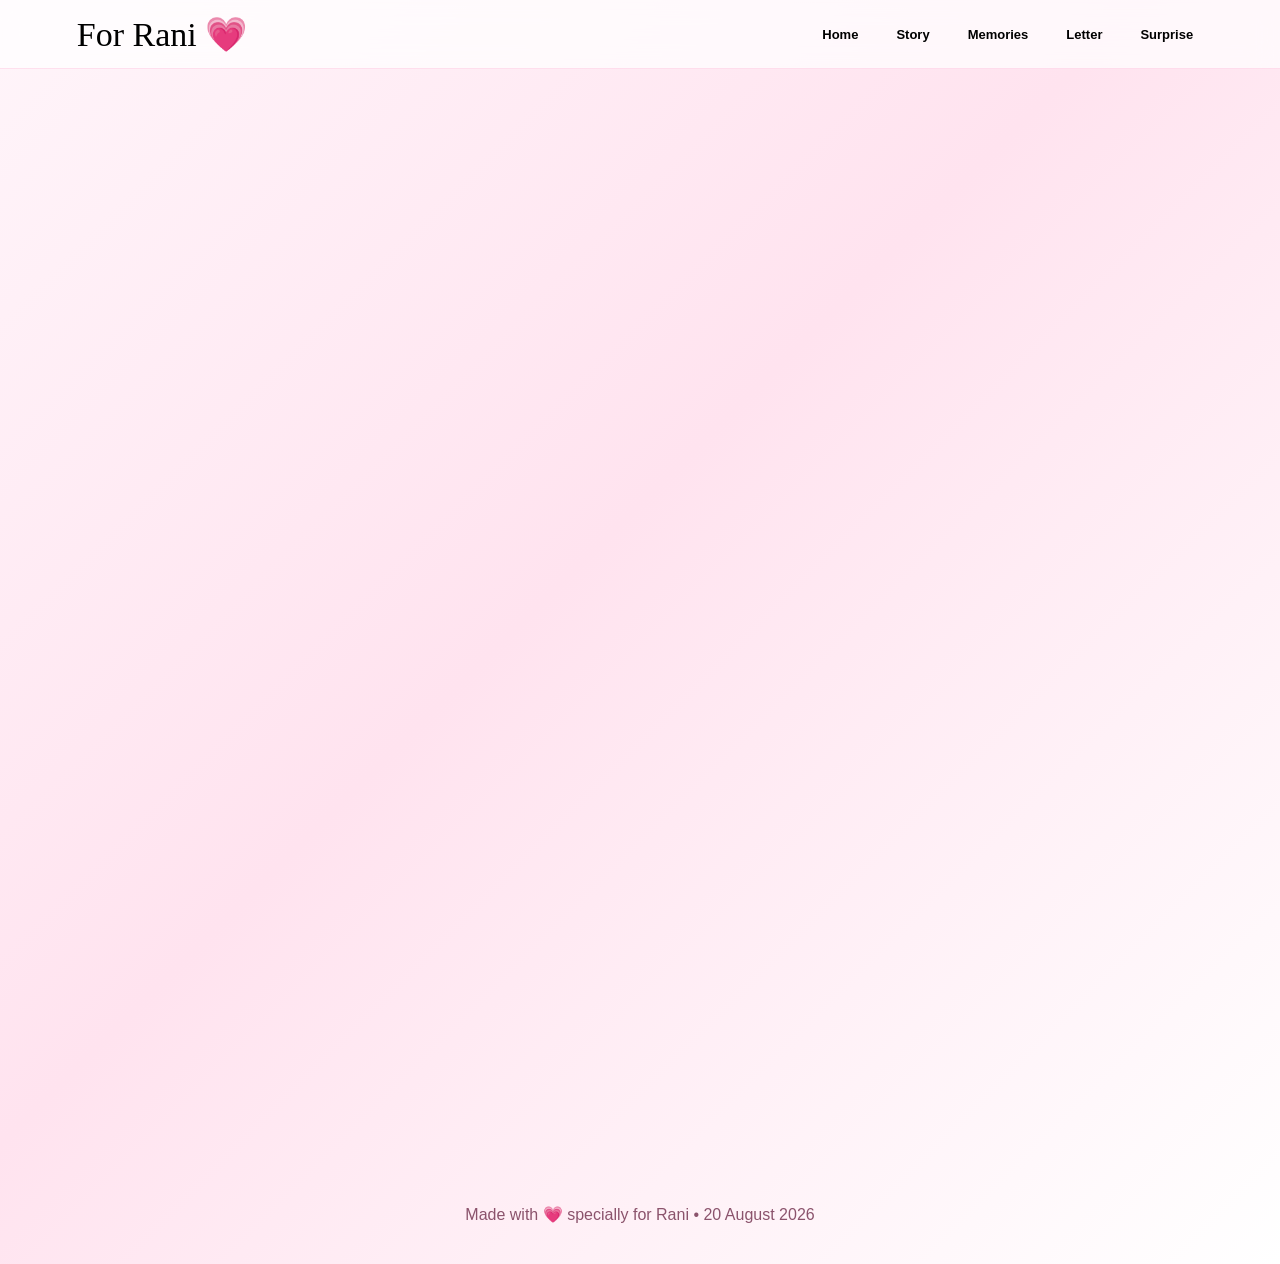
==== letter.html @ a91038e9 "Add files via upload" ====
<!doctype html><html lang='en'><head><meta charset='utf-8'><meta name='viewport' content='width=device-width,initial-scale=1'><title>Happy Birthday Rani 💗</title><link rel='stylesheet' href='style.css'></head><body>
<nav class="nav">
  <a class="logo" href="index.html">For Rani 💗</a>
  <button class="menu" aria-label="menu">☰</button>
  <div class="navlinks">
    <a href="index.html">Home</a>
    <a href="story.html">Story</a>
    <a href="memories.html">Memories</a>
    <a href="letter.html">Letter</a>
    <a href="surprise.html">Surprise</a>
  </div>
</nav>
<div class="hearts"></div>

<main>
<section class="pagehero reveal">
  <div class="script" style="font-size:40px">A small letter</div>
  <h1 style="font-size:62px">Dear Rani 💌</h1>
</section>
<section class="section">
  <div class="letter reveal">
    <p class="quote">“May your smile always have a reason to stay.”</p>
    <p>Happy Birthday, Rani! 🎂💗</p>
    <p>On your special day, I just want to wish you a life full of happiness, peaceful days, beautiful surprises and people who genuinely care about you.</p>
    <p>May every new year of your life bring you closer to the dreams you carry in your heart. Keep smiling, keep exploring, and keep being the wonderful person you are.</p>
    <p>Today is your day — so celebrate yourself, enjoy every little moment and make another beautiful memory.</p>
    <p style="font-weight:700;color:#b51f63">Wishing you the happiest birthday! 🌸✨</p>
    <p class="small">With lots of good wishes and a little bit of internet magic 💕</p>
  </div>
</section>
</main>

<footer>Made with 💗 specially for Rani • 20 August 2026</footer>
<script src="script.js"></script>
</body></html>
---- style.css ----
<!doctype html><html lang='en'><head><meta charset='utf-8'><meta name='viewport' content='width=device-width,initial-scale=1'><title>Happy Birthday Rani 💗</title>
@import url('https://fonts.googleapis.com/css2?family=Great+Vibes&family=Montserrat:wght@400;500;600;700&display=swap');

:root{
  --pink:#ff4f9a; --deep:#b51f63; --soft:#fff0f7; --white:#fff;
  --ink:#3d2030; --glass:rgba(255,255,255,.72);
}
*{box-sizing:border-box}
html{scroll-behavior:smooth}
body{
  margin:0; font-family:Montserrat,sans-serif; color:var(--ink);
  background:linear-gradient(135deg,#fff5fa,#ffe3ef 45%,#fff);
  overflow-x:hidden;
}
a{text-decoration:none;color:inherit}
.nav{
  position:fixed;top:0;left:0;right:0;z-index:20;
  display:flex;justify-content:space-between;align-items:center;
  padding:14px 6%;background:rgba(255,255,255,.72);
  backdrop-filter:blur(14px);border-bottom:1px solid rgba(255,79,154,.16)
}
.logo{font-family:"Great Vibes";font-size:34px;color:var(--deep)}
.navlinks{display:flex;gap:18px;align-items:center}
.navlinks a{font-size:13px;font-weight:700;padding:8px 10px;border-radius:20px}
.navlinks a:hover,.navlinks a.active{background:#ffe0ee;color:var(--deep)}
.menu{display:none;border:0;background:none;font-size:25px}
main{padding-top:70px}
.hero{min-height:calc(100vh - 70px);display:grid;place-items:center;text-align:center;padding:40px 7%;position:relative}
.card{
  width:min(900px,100%);padding:52px 28px;border-radius:35px;
  background:var(--glass);box-shadow:0 20px 70px rgba(181,31,99,.15);
  backdrop-filter:blur(16px);border:1px solid rgba(255,255,255,.9);
}
.script{font-family:"Great Vibes";color:var(--deep)}
h1{font-size:clamp(48px,9vw,92px);margin:8px 0 10px;line-height:.95}
h2{font-size:clamp(30px,5vw,52px);margin:8px 0 16px}
h3{margin:10px 0}
.lead{font-size:clamp(15px,2.2vw,19px);line-height:1.8;max-width:680px;margin:0 auto 26px}
.btn{
  display:inline-flex;align-items:center;justify-content:center;gap:8px;
  padding:13px 21px;border-radius:30px;background:linear-gradient(135deg,var(--pink),var(--deep));
  color:#fff;font-weight:700;box-shadow:0 10px 25px rgba(181,31,99,.22);border:0;cursor:pointer
}
.btn.alt{background:#fff;color:var(--deep);border:1px solid #ffd0e4}
.countdown{display:flex;justify-content:center;gap:10px;flex-wrap:wrap;margin:28px 0}
.time{min-width:90px;padding:14px 10px;background:#fff;border-radius:18px;box-shadow:0 8px 25px rgba(181,31,99,.1)}
.time b{display:block;font-size:28px;color:var(--deep)} .time span{font-size:11px;text-transform:uppercase}
.section{padding:80px 7%;max-width:1200px;margin:auto}
.center{text-align:center}
.gallery{columns:3 220px;column-gap:18px}
.photo{width:100%;display:block;margin:0 0 18px;border-radius:20px;break-inside:avoid;box-shadow:0 12px 35px rgba(70,20,45,.13);transition:.35s}
.photo:hover{transform:translateY(-5px) scale(1.01)}
.grid{display:grid;grid-template-columns:repeat(3,1fr);gap:20px}
.feature{padding:25px;border-radius:25px;background:#fff;box-shadow:0 12px 35px rgba(70,20,45,.09)}
.feature .icon{font-size:34px}
.quote{font-family:"Great Vibes";font-size:38px;color:var(--deep);line-height:1.3}
.letter{
  max-width:760px;margin:auto;background:#fffdf9;padding:45px 38px;border-radius:8px;
  box-shadow:0 18px 50px rgba(80,30,45,.15);position:relative
}
.letter:before{content:"";position:absolute;inset:12px;border:1px solid #f1c7d8;pointer-events:none}
.letter p{line-height:1.9;position:relative}
.polaroid{background:#fff;padding:12px 12px 24px;box-shadow:0 12px 30px rgba(0,0,0,.12);transform:rotate(-2deg)}
.polaroid img{width:100%;display:block}
footer{text-align:center;padding:40px 20px;color:#8b536c}
.hearts{position:fixed;inset:0;pointer-events:none;z-index:1;overflow:hidden}
.heart{position:absolute;bottom:-40px;font-size:18px;animation:float 7s linear forwards;opacity:.75}
@keyframes float{0%{transform:translateY(0) rotate(0) scale(.8);opacity:0}15%{opacity:.75}100%{transform:translateY(-115vh) rotate(360deg) scale(1.5);opacity:0}}
.sparkle{position:absolute;animation:pulse 1.8s infinite alternate}
@keyframes pulse{from{transform:scale(.8);opacity:.45}to{transform:scale(1.2);opacity:1}}
.reveal{opacity:0;transform:translateY(25px);transition:.8s}
.reveal.show{opacity:1;transform:none}
.pagehero{padding:85px 7% 55px;text-align:center}
.small{font-size:13px;color:#9b637c}
.birthday{font-size:22px;color:var(--deep);font-weight:700}
@media(max-width:760px){
 .navlinks{display:none;position:absolute;top:62px;left:0;right:0;background:#fff;padding:15px;flex-direction:column}
 .navlinks.open{display:flex}.menu{display:block}.grid{grid-template-columns:1fr}
 .card{padding:40px 18px}.letter{padding:32px 22px}
}
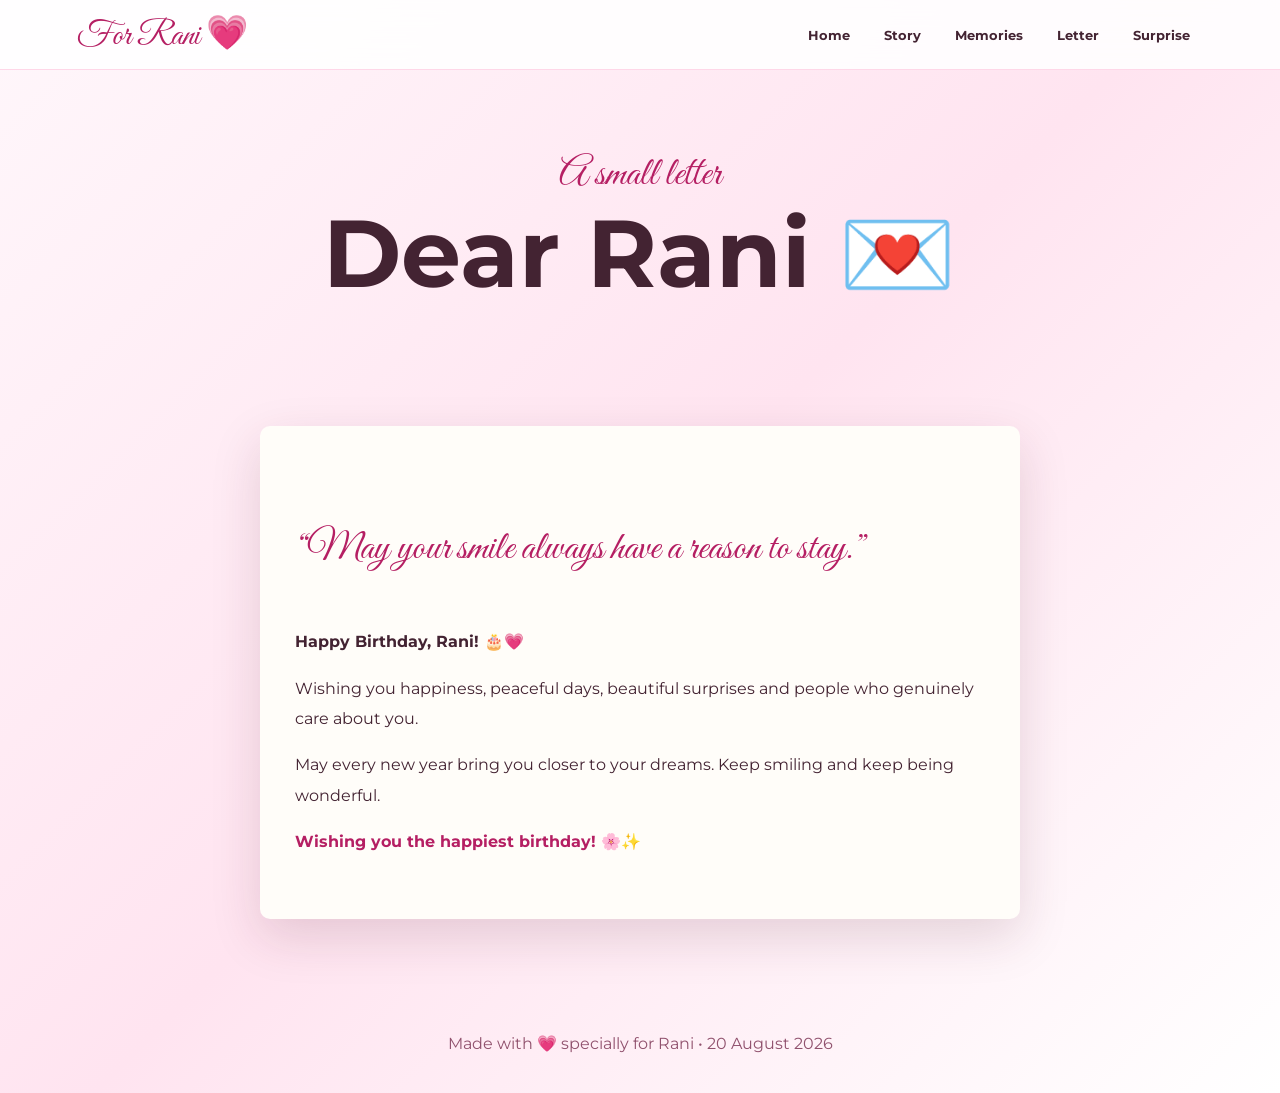
==== commit e9e0eefc: "Add files via upload" ====
--- a/letter.html
+++ b/letter.html
@@ -1,35 +1 @@
-<!doctype html><html lang='en'><head><meta charset='utf-8'><meta name='viewport' content='width=device-width,initial-scale=1'><title>Happy Birthday Rani 💗</title><link rel='stylesheet' href='style.css'></head><body>
-<nav class="nav">
-  <a class="logo" href="index.html">For Rani 💗</a>
-  <button class="menu" aria-label="menu">☰</button>
-  <div class="navlinks">
-    <a href="index.html">Home</a>
-    <a href="story.html">Story</a>
-    <a href="memories.html">Memories</a>
-    <a href="letter.html">Letter</a>
-    <a href="surprise.html">Surprise</a>
-  </div>
-</nav>
-<div class="hearts"></div>
-
-<main>
-<section class="pagehero reveal">
-  <div class="script" style="font-size:40px">A small letter</div>
-  <h1 style="font-size:62px">Dear Rani 💌</h1>
-</section>
-<section class="section">
-  <div class="letter reveal">
-    <p class="quote">“May your smile always have a reason to stay.”</p>
-    <p>Happy Birthday, Rani! 🎂💗</p>
-    <p>On your special day, I just want to wish you a life full of happiness, peaceful days, beautiful surprises and people who genuinely care about you.</p>
-    <p>May every new year of your life bring you closer to the dreams you carry in your heart. Keep smiling, keep exploring, and keep being the wonderful person you are.</p>
-    <p>Today is your day — so celebrate yourself, enjoy every little moment and make another beautiful memory.</p>
-    <p style="font-weight:700;color:#b51f63">Wishing you the happiest birthday! 🌸✨</p>
-    <p class="small">With lots of good wishes and a little bit of internet magic 💕</p>
-  </div>
-</section>
-</main>
-
-<footer>Made with 💗 specially for Rani • 20 August 2026</footer>
-<script src="script.js"></script>
-</body></html>+<!doctype html><html><head><meta charset=utf-8><meta name=viewport content='width=device-width,initial-scale=1'><title>Happy Birthday Rani 💗</title><link rel=stylesheet href=style.css></head><body><nav class="nav"><a class="logo" href="index.html">For Rani 💗</a><button class="menu" aria-label="menu">☰</button><div class="navlinks"><a href="index.html">Home</a><a href="story.html">Story</a><a href="memories.html">Memories</a><a href="letter.html">Letter</a><a href="surprise.html">Surprise</a></div></nav><div class="hearts"></div><main><section class=pagehero><div class=script style="font-size:40px">A small letter</div><h1>Dear Rani 💌</h1></section><section class=section><div class=letter><p class=quote>“May your smile always have a reason to stay.”</p><p><b>Happy Birthday, Rani! 🎂💗</b></p><p>Wishing you happiness, peaceful days, beautiful surprises and people who genuinely care about you.</p><p>May every new year bring you closer to your dreams. Keep smiling and keep being wonderful.</p><p style="font-weight:700;color:#b51f63">Wishing you the happiest birthday! 🌸✨</p></div></section></main><footer>Made with 💗 specially for Rani • 20 August 2026</footer><script src="script.js"></script></body></html>
